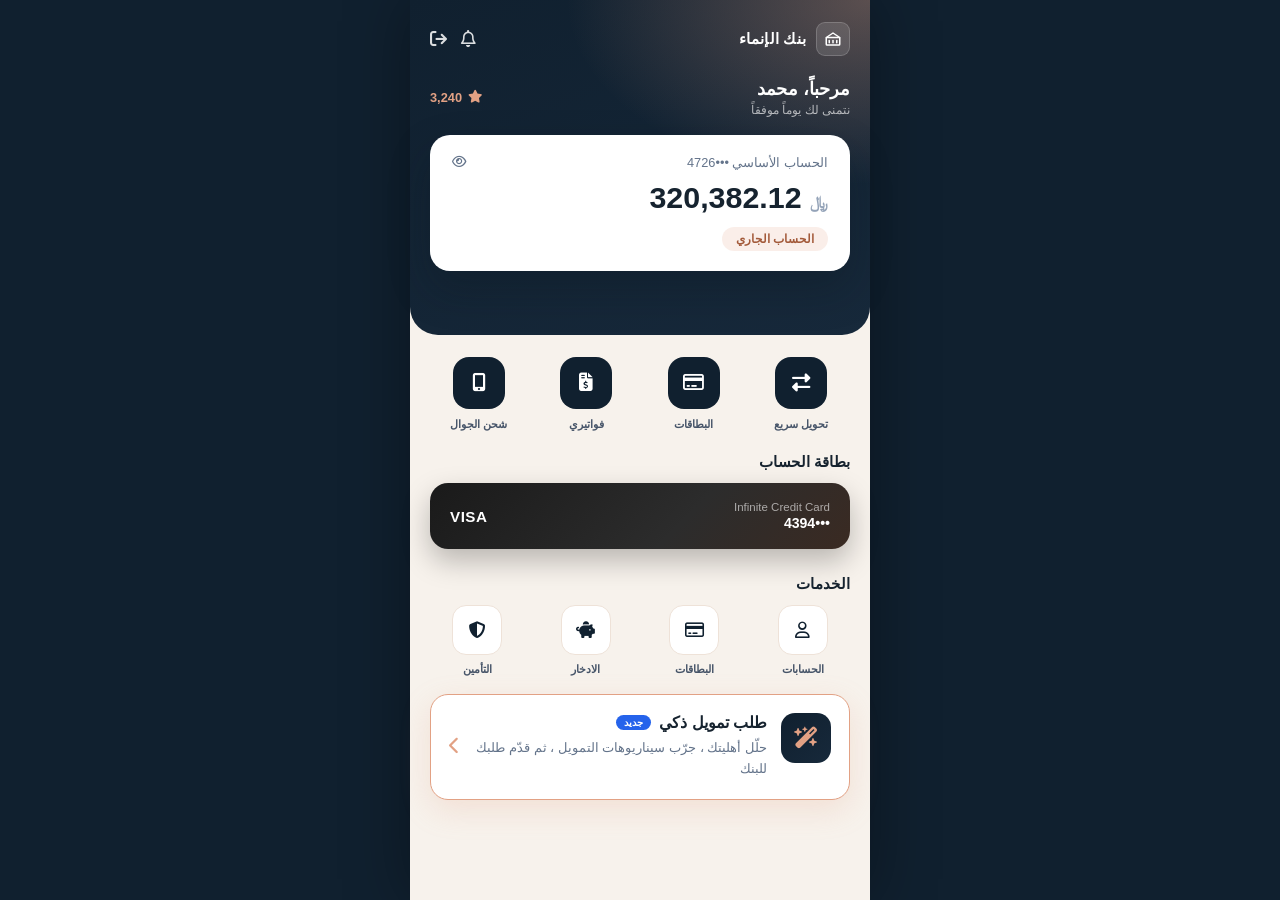
==== bank-home.html @ 15d950d6 "bank details" ====
<!DOCTYPE html>
<html dir="rtl" lang="ar">
<head>
  <meta charset="UTF-8" />
  <meta name="viewport" content="width=device-width, initial-scale=1.0" />
  <title>بنك الإنماء</title>
  <link rel="stylesheet" href="css/base.css" />
  <link rel="stylesheet" href="css/bank.css" />
  <link rel="stylesheet" href="https://cdnjs.cloudflare.com/ajax/libs/font-awesome/6.5.1/css/all.min.css" />
</head>
<body class="bank-page">

  <div class="bank-shell">

    <div class="bank-hero">
      <div class="bank-topbar">
        <div class="bank-logo-mark">
          <span class="bank-logo-icon">
            <svg viewBox="0 0 24 24" fill="none" stroke="currentColor" stroke-width="2" stroke-linecap="round" stroke-linejoin="round">
              <rect x="3" y="10" width="18" height="10" rx="1"></rect>
              <path d="M3 10 12 4l9 6"></path>
              <line x1="7" y1="14" x2="7" y2="17"></line>
              <line x1="12" y1="14" x2="12" y2="17"></line>
              <line x1="17" y1="14" x2="17" y2="17"></line>
            </svg>
          </span>
          <span class="bank-logo-text">بنك الإنماء</span>
        </div>
        <div class="bank-topbar-icons">
          <i class="fa-regular fa-bell"></i>
          <i class="fa-solid fa-arrow-right-from-bracket"></i>
        </div>
      </div>

      <div class="bank-greeting">
        <div>
          <div class="bank-greeting-name">مرحباً، محمد</div>
          <div class="bank-greeting-sub">نتمنى لك يوماً موفقاً</div>
        </div>
        <div class="bank-points">
          <i class="fa-solid fa-star"></i>
          <span id="bankPoints">3,240</span>
        </div>
      </div>

      <div class="bank-balance-card">
        <div class="bank-balance-head">
          <span>الحساب الأساسي •••4726</span>
          <i class="fa-regular fa-eye"></i>
        </div>
        <div class="bank-balance-amount">
          <small>﷼</small> <span id="bankBalance">320,382.12</span>
        </div>
        <span class="bank-current-pill">الحساب الجاري</span>
      </div>
    </div>

    <div class="bank-shortcuts">
      <div class="bank-shortcut">
        <div class="bank-shortcut-icon"><i class="fa-solid fa-right-left"></i></div>
        <span>تحويل سريع</span>
      </div>
      <div class="bank-shortcut">
        <div class="bank-shortcut-icon"><i class="fa-regular fa-credit-card"></i></div>
        <span>البطاقات</span>
      </div>
      <div class="bank-shortcut">
        <div class="bank-shortcut-icon"><i class="fa-solid fa-file-invoice-dollar"></i></div>
        <span>فواتيري</span>
      </div>
      <div class="bank-shortcut">
        <div class="bank-shortcut-icon"><i class="fa-solid fa-mobile-screen-button"></i></div>
        <span>شحن الجوال</span>
      </div>
    </div>

    <div class="bank-card-section">
      <p class="bank-section-title">بطاقة الحساب</p>
      <div class="bank-visual-card">
        <div class="bank-visual-card-info">
          Infinite Credit Card
          <b>•••4394</b>
        </div>
        <div class="bank-visual-card-brand">VISA</div>
      </div>
    </div>

    <div class="bank-services-section">
      <p class="bank-section-title">الخدمات</p>

      <div class="bank-services-grid">
        <div class="bank-service-tile">
          <div class="bank-service-icon"><i class="fa-regular fa-user"></i></div>
          <span>الحسابات</span>
        </div>
        <div class="bank-service-tile">
          <div class="bank-service-icon"><i class="fa-regular fa-credit-card"></i></div>
          <span>البطاقات</span>
        </div>
        <div class="bank-service-tile">
          <div class="bank-service-icon"><i class="fa-solid fa-piggy-bank"></i></div>
          <span>الادخار</span>
        </div>
        <div class="bank-service-tile">
          <div class="bank-service-icon"><i class="fa-solid fa-shield-halved"></i></div>
          <span>التأمين</span>
        </div>
      </div>

      <div class="bank-smart-finance-card" id="smartFinanceCard">
        <div class="bank-smart-finance-icon"><i class="fa-solid fa-wand-magic-sparkles"></i></div>
        <div class="bank-smart-finance-body">
          <div class="bank-smart-finance-title">
            طلب تمويل ذكي
            <span class="bank-smart-finance-badge-new">جديد</span>
          </div>
          <p class="bank-smart-finance-desc" id="smartFinanceDesc">
            حلّل أهليتك ، جرّب سيناريوهات التمويل ، ثم قدّم طلبك للبنك
          </p>
        </div>
        <i class="fa-solid fa-chevron-left bank-smart-finance-arrow"></i>
      </div>
    </div>
  </div>

  <!-- نافذة الموافقة -->
  <div class="bank-modal-overlay" id="consentOverlay">
    <div class="bank-sheet bank-sheet-wrap">
      <button class="bank-sheet-close" id="closeConsentBtn" aria-label="إغلاق">
        <i class="fa-solid fa-xmark"></i>
      </button>
      <div class="bank-sheet-handle"></div>
      <div class="bank-sheet-icon"><i class="fa-solid fa-wand-magic-sparkles"></i></div>
      <h3 class="bank-sheet-title">طلب تمويل ذكي</h3>
      <p class="bank-sheet-text">
        يوفر بنك الإنماء خدمة تحليل أهلية التمويل عبر منصة "قرارك" ، حيث يمكنك تجربة سيناريوهات تمويل مختلفة
        ومعرفة القسط الشهري المناسب لك قبل تقديم طلبك رسمياً
      </p>
      <button class="bank-sheet-btn" id="startFinanceBtn">ابدأ طلب التمويل</button>
      <p class="bank-sheet-consent">
        بموافقتك على المتابعة سيتم مشاركة بياناتك الأساسيةالموثقة مع منصة "قرارك" لتحليل أهلية التمويل
        ومحاكاة السيناريوهات المالية ، مع الحفاظ على سرية بياناتك واستخدامها لغرض دراسةالطلب فقط
      </p>
    </div>
  </div>

  <script src="bank.js"></script>
</body>
</html>
---- css/base.css ----
:root {
  --primary-color:     #2563EB;
  --secondary-color:   #14B8A6;
  --background-color:  #F8FAFC;
  --text-color:        #0F172A;

  --primary-pale:  rgba(37, 99, 235, 0.22);
  --secondary-pale: rgba(20, 184, 166, 0.22);
  --primary-glow:  rgba(37, 99, 235, 0.35);
}

*, *::before, *::after {
  margin: 0;
  padding: 0;
  box-sizing: border-box;
}

html {
  font-size: 16px;
  scroll-behavior: smooth;
}

body {
  font-family: 'Segoe UI', 'Tahoma', Arial, sans-serif;
  background-color: var(--background-color);
  color: var(--text-color);
  min-height: 100vh;
  overflow-x: hidden;
  position: relative;
}

#gaugeDTI,
#gaugeMonthly,
#chartRemaining,
#sbMonthly,
#sbRate,
#sbTotalProfit {
  font-family: Arial, sans-serif !important;
  font-variant-numeric: lining-nums !important;
}
---- css/bank.css ----
/*
  bank.css
  يغطي: الصفحة الرئيسية لبنك الإنماء (B2B demo)، شارات "موثق من البنك"،
  الحقول المقفلة القادمة من البنك، ونافذة/شاشة تقديم الطلب داخل لوحة التحكم.
  لا يغيّر أي ملف CSS موجود مسبقًا.
*/

:root {
  --bank-navy:      #10202f;
  --bank-navy-2:    #17293b;
  --bank-accent:    #e2a184;
  --bank-accent-2:  #d98f70;
  --bank-cream:     #f7f2ec;
  --bank-text-dark: #16232f;
}

/* ============ شارة "موثق من البنك" ============ */
.bank-badge {
  display: inline-flex;
  align-items: center;
  gap: 4px;
  font-size: 0.68rem;
  font-weight: 700;
  color: #7a4a30;
  background: rgba(226, 161, 132, 0.18);
  border: 1px solid rgba(217, 143, 112, 0.45);
  padding: 2px 9px;
  border-radius: 20px;
  margin-inline-start: 6px;
  white-space: nowrap;
}

.bank-badge::before {
  content: "✓";
  font-weight: 800;
}

/* ============ حقول مقفلة قادمة من البنك ============ */
.locked-field,
.sb-input.locked-field,
.field-input.locked-field {
  background: #eef1f4 !important;
  color: #64748b !important;
  border-color: #e2e8f0 !important;
  cursor: not-allowed;
  box-shadow: none !important;
}

.locked-field:focus { box-shadow: none !important; }

/* شريط علوي رفيع يربط بصريًا بين هوية البنك ومنصة قرارك */
.bank-bridge-bar {
  position: relative;
  z-index: 11;
  height: 5px;
  width: 100%;
  background: linear-gradient(90deg, var(--bank-navy) 0%, var(--bank-accent) 100%);
}

.bank-context-chip {
  display: inline-flex;
  align-items: center;
  gap: 8px;
  background: var(--bank-navy);
  color: #fff;
  font-size: 0.78rem;
  font-weight: 600;
  padding: 6px 14px;
  border-radius: 20px;
  margin-bottom: 14px;
}

.bank-context-chip .dot {
  width: 7px;
  height: 7px;
  border-radius: 50%;
  background: var(--bank-accent);
}

.bank-data-banner {
  background: #fbf7f3;
  border: 1px solid #f0e4da;
  border-radius: 14px;
  padding: 14px 16px;
  margin-bottom: 6px;
  display: flex;
  flex-direction: column;
  gap: 12px;
}

.bank-data-banner .bank-mini-title {
  font-size: 0.8rem;
  font-weight: 700;
  color: var(--bank-text-dark);
  display: flex;
  align-items: center;
  gap: 6px;
}

/* =====================================================
   صفحة بنك الإنماء (الرئيسية)
   ===================================================== */

.bank-page {
  min-height: 100vh;
  background: var(--bank-navy);
}

.bank-shell {
  max-width: 460px;
  margin: 0 auto;
  min-height: 100vh;
  background: var(--bank-cream);
  box-shadow: 0 0 60px rgba(0,0,0,0.35);
  position: relative;
}

.bank-hero {
  background:
    radial-gradient(120% 100% at 100% 0%, rgba(226,161,132,0.35) 0%, rgba(226,161,132,0) 55%),
    linear-gradient(160deg, var(--bank-navy) 0%, var(--bank-navy-2) 100%);
  padding: 22px 20px 64px;
  color: #fff;
  border-radius: 0 0 28px 28px;
}

.bank-topbar {
  display: flex;
  align-items: center;
  justify-content: space-between;
  margin-bottom: 22px;
}

.bank-logo-mark {
  display: flex;
  align-items: center;
  gap: 10px;
}

.bank-logo-icon {
  width: 34px;
  height: 34px;
  border-radius: 9px;
  background: rgba(255,255,255,0.12);
  display: flex;
  align-items: center;
  justify-content: center;
  border: 1px solid rgba(255,255,255,0.18);
}

.bank-logo-icon svg { width: 18px; height: 18px; }

.bank-logo-text {
  font-size: 0.95rem;
  font-weight: 800;
  letter-spacing: 0.2px;
}

.bank-topbar-icons {
  display: flex;
  align-items: center;
  gap: 14px;
  color: rgba(255,255,255,0.85);
  font-size: 1.05rem;
}

.bank-greeting {
  display: flex;
  align-items: center;
  justify-content: space-between;
  margin-bottom: 18px;
}

.bank-greeting-name {
  font-size: 1.15rem;
  font-weight: 700;
}

.bank-greeting-sub {
  font-size: 0.78rem;
  color: rgba(255,255,255,0.65);
  margin-top: 2px;
}

.bank-points {
  display: flex;
  align-items: center;
  gap: 6px;
  font-size: 0.8rem;
  color: var(--bank-accent);
  font-weight: 700;
}

.bank-balance-card {
  background: #ffffff;
  border-radius: 20px;
  padding: 20px 22px;
  box-shadow: 0 18px 40px rgba(10, 20, 30, 0.28);
}

.bank-balance-head {
  display: flex;
  align-items: center;
  justify-content: space-between;
  font-size: 0.8rem;
  color: #64748b;
  margin-bottom: 10px;
}

.bank-balance-amount {
  font-size: 1.9rem;
  font-weight: 800;
  color: var(--bank-text-dark);
  direction: ltr;
  text-align: right;
  margin-bottom: 12px;
}

.bank-balance-amount small {
  font-size: 1rem;
  font-weight: 600;
  color: #94a3b8;
}

.bank-current-pill {
  display: inline-block;
  background: rgba(226, 161, 132, 0.18);
  color: #a35a3a;
  font-size: 0.72rem;
  font-weight: 700;
  padding: 5px 14px;
  border-radius: 20px;
}

/* اختصارات بنكية مبسطة */
.bank-shortcuts {
  display: grid;
  grid-template-columns: repeat(4, 1fr);
  gap: 10px;
  padding: 22px 20px 0;
}

.bank-shortcut {
  display: flex;
  flex-direction: column;
  align-items: center;
  gap: 8px;
  text-align: center;
}

.bank-shortcut-icon {
  width: 52px;
  height: 52px;
  border-radius: 16px;
  background: var(--bank-navy);
  color: #fff;
  display: flex;
  align-items: center;
  justify-content: center;
  font-size: 1.15rem;
}

.bank-shortcut span {
  font-size: 0.68rem;
  color: #475569;
  font-weight: 600;
  line-height: 1.3;
}

/* بطاقة الحساب المرئية */
.bank-card-section {
  padding: 22px 20px 0;
}

.bank-section-title {
  font-size: 0.95rem;
  font-weight: 800;
  color: var(--bank-text-dark);
  margin-bottom: 12px;
}

.bank-visual-card {
  background: linear-gradient(135deg, #1a1a1a 0%, #2c2c2c 60%, #3a2a22 100%);
  border-radius: 18px;
  padding: 18px 20px;
  color: #fff;
  display: flex;
  align-items: center;
  justify-content: space-between;
  box-shadow: 0 12px 28px rgba(0,0,0,0.25);
}

.bank-visual-card-info {
  font-size: 0.72rem;
  color: rgba(255,255,255,0.6);
}

.bank-visual-card-info b {
  display: block;
  font-size: 0.88rem;
  color: #fff;
  margin-top: 2px;
}

.bank-visual-card-brand {
  font-weight: 800;
  font-size: 0.95rem;
  letter-spacing: 0.5px;
}

/* قسم الخدمات */
.bank-services-section {
  padding: 26px 20px 30px;
}

.bank-services-grid {
  display: grid;
  grid-template-columns: repeat(4, 1fr);
  gap: 14px;
  margin-bottom: 18px;
}

.bank-service-tile {
  display: flex;
  flex-direction: column;
  align-items: center;
  gap: 8px;
  text-align: center;
}

.bank-service-icon {
  width: 50px;
  height: 50px;
  border-radius: 14px;
  background: #ffffff;
  border: 1px solid #eee2d8;
  display: flex;
  align-items: center;
  justify-content: center;
  color: var(--bank-navy);
  font-size: 1.05rem;
}

.bank-service-tile span {
  font-size: 0.68rem;
  font-weight: 600;
  color: #475569;
}

/* بطاقة الخدمة المميزة: طلب تمويل ذكي */
.bank-smart-finance-card {
  position: relative;
  background: #ffffff;
  border-radius: 18px;
  padding: 18px 18px 20px;
  border: 1.5px solid var(--bank-accent);
  box-shadow: 0 10px 30px rgba(226, 161, 132, 0.22);
  cursor: pointer;
  display: flex;
  gap: 14px;
  align-items: flex-start;
  transition: transform 0.2s ease, box-shadow 0.2s ease;
}

.bank-smart-finance-card:hover {
  transform: translateY(-2px);
  box-shadow: 0 14px 36px rgba(226, 161, 132, 0.3);
}

.bank-smart-finance-card.is-pending { cursor: default; }
.bank-smart-finance-card.is-pending:hover { transform: none; }

.bank-smart-finance-icon {
  flex-shrink: 0;
  width: 50px;
  height: 50px;
  border-radius: 14px;
  background: linear-gradient(135deg, var(--bank-navy), var(--bank-navy-2));
  display: flex;
  align-items: center;
  justify-content: center;
  color: var(--bank-accent);
  font-size: 1.35rem;
}

.bank-smart-finance-body { flex: 1; }

.bank-smart-finance-title {
  font-size: 0.98rem;
  font-weight: 800;
  color: var(--bank-text-dark);
  display: flex;
  align-items: center;
  gap: 8px;
  margin-bottom: 5px;
}

.bank-smart-finance-badge-new {
  font-size: 0.62rem;
  font-weight: 800;
  color: #fff;
  background: var(--primary-color, #2563EB);
  padding: 2px 8px;
  border-radius: 10px;
}

.bank-smart-finance-desc {
  font-size: 0.82rem;
  color: #64748b;
  line-height: 1.6;
}

.bank-smart-finance-status {
  display: inline-flex;
  align-items: center;
  gap: 6px;
  font-size: 0.78rem;
  font-weight: 700;
  color: #b45309;
  background: #fff7ed;
  border: 1px solid #fed7aa;
  padding: 4px 12px;
  border-radius: 20px;
  margin-top: 8px;
}

.bank-smart-finance-arrow {
  color: var(--bank-accent);
  font-size: 1.1rem;
  align-self: center;
}

/* ============ نافذة الموافقة (Bottom Sheet) ============ */
.bank-modal-overlay {
  position: fixed;
  inset: 0;
  background: rgba(10, 16, 24, 0.55);
  display: none;
  align-items: flex-end;
  justify-content: center;
  z-index: 100;
  animation: bankFadeIn 0.2s ease;
}

.bank-modal-overlay.is-open { display: flex; }

@keyframes bankFadeIn { from { opacity: 0; } to { opacity: 1; } }

.bank-sheet {
  width: 100%;
  max-width: 460px;
  background: #fff;
  border-radius: 24px 24px 0 0;
  padding: 26px 24px 30px;
  animation: bankSheetUp 0.32s cubic-bezier(0.22, 1, 0.36, 1);
}

@keyframes bankSheetUp {
  from { transform: translateY(30px); opacity: 0; }
  to   { transform: translateY(0);    opacity: 1; }
}

.bank-sheet-handle {
  width: 40px;
  height: 4px;
  background: #e2e8f0;
  border-radius: 4px;
  margin: 0 auto 18px;
}

.bank-sheet-icon {
  width: 54px;
  height: 54px;
  border-radius: 16px;
  background: linear-gradient(135deg, var(--bank-navy), var(--bank-navy-2));
  color: var(--bank-accent);
  display: flex;
  align-items: center;
  justify-content: center;
  font-size: 1.5rem;
  margin-bottom: 14px;
}

.bank-sheet-title {
  font-size: 1.15rem;
  font-weight: 800;
  color: var(--bank-text-dark);
  margin-bottom: 8px;
}

.bank-sheet-text {
  font-size: 0.9rem;
  color: #475569;
  line-height: 1.8;
  margin-bottom: 20px;
}

.bank-sheet-btn {
  width: 100%;
  padding: 15px 20px;
  background: var(--bank-navy);
  color: #fff;
  font-size: 1rem;
  font-weight: 700;
  border: none;
  border-radius: 12px;
  cursor: pointer;
  font-family: inherit;
  transition: background 0.2s ease, transform 0.2s ease;
}

.bank-sheet-btn:hover { background: var(--bank-navy-2); transform: translateY(-1px); }

.bank-sheet-consent {
  font-size: 0.74rem;
  color: #94a3b8;
  line-height: 1.7;
  margin-top: 14px;
  text-align: center;
}

.bank-sheet-close {
  position: absolute;
  top: 18px;
  left: 18px;
  width: 30px;
  height: 30px;
  border-radius: 50%;
  background: #f1f5f9;
  border: none;
  color: #64748b;
  font-size: 1rem;
  cursor: pointer;
  display: flex;
  align-items: center;
  justify-content: center;
}

.bank-sheet-wrap { position: relative; }

/* =====================================================
   لوحة التحكم: قسم تقديم الطلب للبنك
   ===================================================== */

.bank-submit-card {
  border: 1.5px solid var(--bank-accent);
}

.bank-submit-btn {
  width: 100%;
  padding: 15px 24px;
  background: var(--bank-navy);
  color: #fff;
  font-size: 1rem;
  font-weight: 700;
  border: none;
  border-radius: 12px;
  cursor: pointer;
  font-family: inherit;
  transition: background 0.2s ease, transform 0.2s ease, opacity 0.2s ease;
}

.bank-submit-btn:hover:not(:disabled) {
  background: var(--bank-navy-2);
  transform: translateY(-1px);
}

.bank-submit-btn:disabled {
  background: #cbd5e1;
  color: #94a3b8;
  cursor: not-allowed;
}

.bank-submit-hint {
  font-size: 0.78rem;
  color: #94a3b8;
  line-height: 1.6;
  margin-top: 10px;
  text-align: center;
}

.bank-submit-hint.is-eligible {
  color: #16a34a;
  font-weight: 600;
}

/* نافذة التأكيد */
.bank-confirm-overlay {
  position: fixed;
  inset: 0;
  background: rgba(10, 16, 24, 0.55);
  display: none;
  align-items: center;
  justify-content: center;
  z-index: 100;
  padding: 20px;
}

.bank-confirm-overlay.is-open { display: flex; }

.bank-confirm-box {
  background: #fff;
  border-radius: 18px;
  padding: 28px 26px;
  max-width: 400px;
  width: 100%;
  box-shadow: 0 20px 50px rgba(0,0,0,0.25);
  animation: bankSheetUp 0.25s cubic-bezier(0.22, 1, 0.36, 1);
}

.bank-confirm-title {
  font-size: 1.1rem;
  font-weight: 800;
  color: var(--bank-text-dark);
  margin-bottom: 10px;
}

.bank-confirm-text {
  font-size: 0.88rem;
  color: #475569;
  line-height: 1.8;
  margin-bottom: 22px;
}

.bank-confirm-actions {
  display: flex;
  gap: 10px;
}

.bank-confirm-actions button {
  flex: 1;
  padding: 12px 16px;
  border-radius: 10px;
  font-size: 0.92rem;
  font-weight: 700;
  cursor: pointer;
  font-family: inherit;
  border: none;
  transition: opacity 0.2s ease, transform 0.2s ease;
}

.bank-confirm-cancel {
  background: #f1f5f9;
  color: #475569;
}

.bank-confirm-cancel:hover { background: #e2e8f0; }

.bank-confirm-ok {
  background: var(--bank-navy);
  color: #fff;
}

.bank-confirm-ok:hover { background: var(--bank-navy-2); }

/* شاشة إرسال الطلب (تحميل + نجاح) */
.bank-process-overlay {
  position: fixed;
  inset: 0;
  background: var(--background-color, #F8FAFC);
  display: none;
  align-items: center;
  justify-content: center;
  z-index: 200;
  padding: 20px;
}

.bank-process-overlay.is-open { display: flex; }

.bank-process-panel {
  text-align: center;
  max-width: 420px;
}

.bank-process-panel .loading-spinner { margin: 0 auto 26px; }

.bank-success-check {
  width: 78px;
  height: 78px;
  border-radius: 50%;
  background: #dcfce7;
  color: #16a34a;
  font-size: 2.2rem;
  font-weight: 800;
  display: flex;
  align-items: center;
  justify-content: center;
  margin: 0 auto 22px;
  animation: bankPopIn 0.4s cubic-bezier(0.22, 1, 0.36, 1);
}

@keyframes bankPopIn {
  0%   { transform: scale(0.5); opacity: 0; }
  70%  { transform: scale(1.08); opacity: 1; }
  100% { transform: scale(1); }
}

.bank-success-title {
  font-size: 1.25rem;
  font-weight: 800;
  color: var(--text-color, #0F172A);
  margin-bottom: 10px;
}

.bank-success-text {
  font-size: 0.92rem;
  color: #64748b;
  line-height: 1.8;
  margin-bottom: 26px;
}

/* ============ Responsive ============ */
@media (max-width: 480px) {
  .bank-hero { padding: 18px 16px 54px; }
  .bank-balance-amount { font-size: 1.6rem; }
  .bank-services-grid { grid-template-columns: repeat(4, 1fr); gap: 10px; }
  .bank-shortcuts { padding: 18px 16px 0; }
  .bank-card-section, .bank-services-section { padding-inline: 16px; }
}
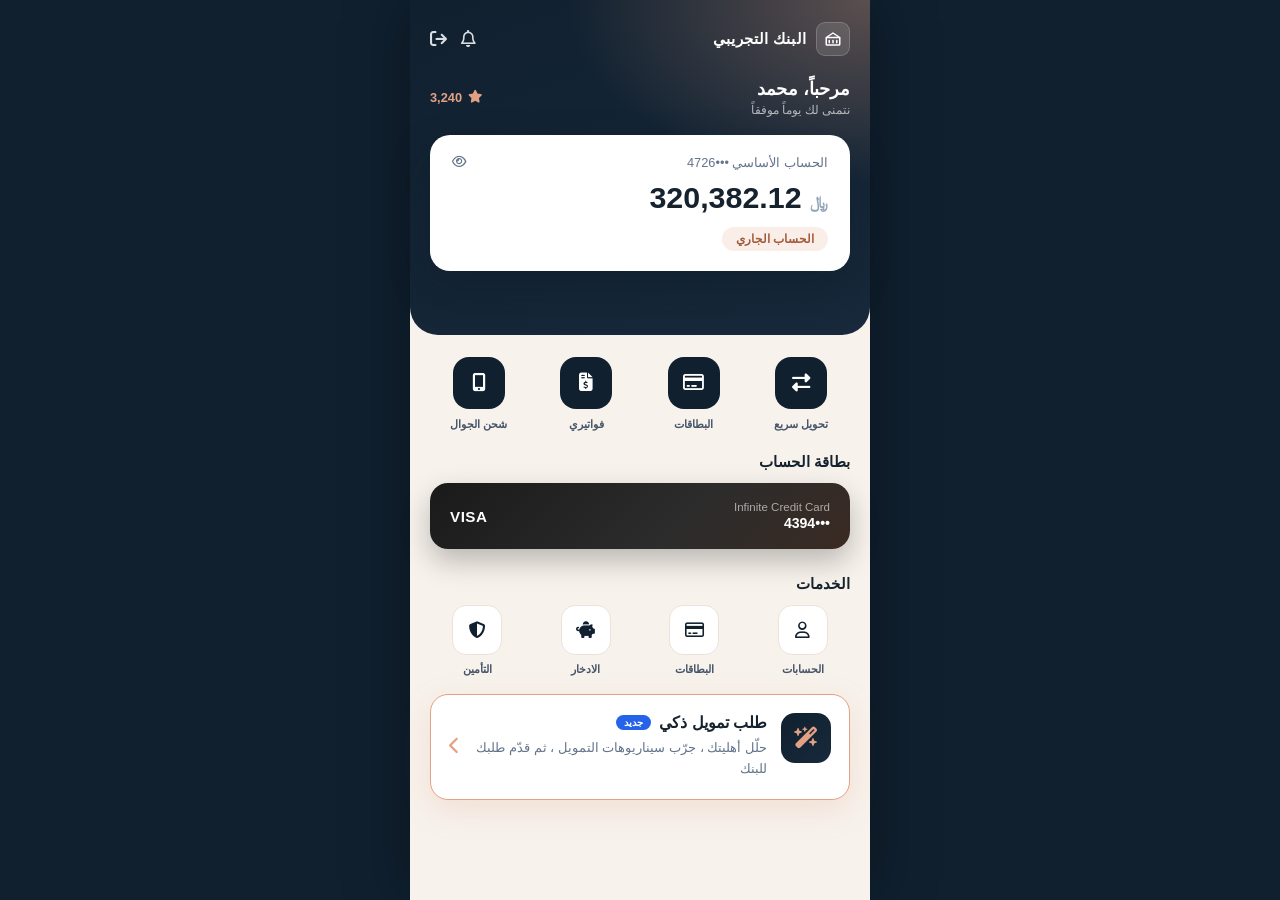
==== commit 5f8f6c00: "edit bank name" ====
--- a/bank-home.html
+++ b/bank-home.html
@@ -3,7 +3,7 @@
 <head>
   <meta charset="UTF-8" />
   <meta name="viewport" content="width=device-width, initial-scale=1.0" />
-  <title>بنك الإنماء</title>
+  <title>البنك</title>
   <link rel="stylesheet" href="css/base.css" />
   <link rel="stylesheet" href="css/bank.css" />
   <link rel="stylesheet" href="https://cdnjs.cloudflare.com/ajax/libs/font-awesome/6.5.1/css/all.min.css" />
@@ -24,7 +24,7 @@
               <line x1="17" y1="14" x2="17" y2="17"></line>
             </svg>
           </span>
-          <span class="bank-logo-text">بنك الإنماء</span>
+          <span class="bank-logo-text">البنك التجريبي </span>
         </div>
         <div class="bank-topbar-icons">
           <i class="fa-regular fa-bell"></i>
--- a/css/bank.css
+++ b/css/bank.css
@@ -1,11 +1,5 @@
-/*
-  bank.css
-  يغطي: الصفحة الرئيسية لبنك الإنماء (B2B demo)، شارات "موثق من البنك"،
-  الحقول المقفلة القادمة من البنك، ونافذة/شاشة تقديم الطلب داخل لوحة التحكم.
-  لا يغيّر أي ملف CSS موجود مسبقًا.
-*/
-
-:root {
+
+ :root {
   --bank-navy:      #10202f;
   --bank-navy-2:    #17293b;
   --bank-accent:    #e2a184;
@@ -14,7 +8,7 @@
   --bank-text-dark: #16232f;
 }
 
-/* ============ شارة "موثق من البنك" ============ */
+/*  "موثق من البنك"  */
 .bank-badge {
   display: inline-flex;
   align-items: center;
@@ -35,7 +29,7 @@
   font-weight: 800;
 }
 
-/* ============ حقول مقفلة قادمة من البنك ============ */
+/*  حقول مقفلة من البنك */
 .locked-field,
 .sb-input.locked-field,
 .field-input.locked-field {
@@ -48,7 +42,7 @@
 
 .locked-field:focus { box-shadow: none !important; }
 
-/* شريط علوي رفيع يربط بصريًا بين هوية البنك ومنصة قرارك */
+
 .bank-bridge-bar {
   position: relative;
   z-index: 11;
@@ -96,10 +90,6 @@
   align-items: center;
   gap: 6px;
 }
-
-/* =====================================================
-   صفحة بنك الإنماء (الرئيسية)
-   ===================================================== */
 
 .bank-page {
   min-height: 100vh;
@@ -232,7 +222,7 @@
   border-radius: 20px;
 }
 
-/* اختصارات بنكية مبسطة */
+
 .bank-shortcuts {
   display: grid;
   grid-template-columns: repeat(4, 1fr);
@@ -267,7 +257,7 @@
   line-height: 1.3;
 }
 
-/* بطاقة الحساب المرئية */
+
 .bank-card-section {
   padding: 22px 20px 0;
 }
@@ -308,7 +298,7 @@
   letter-spacing: 0.5px;
 }
 
-/* قسم الخدمات */
+
 .bank-services-section {
   padding: 26px 20px 30px;
 }
@@ -347,7 +337,7 @@
   color: #475569;
 }
 
-/* بطاقة الخدمة المميزة: طلب تمويل ذكي */
+/* طلب تمويل ذكي */
 .bank-smart-finance-card {
   position: relative;
   background: #ffffff;
@@ -430,7 +420,6 @@
   align-self: center;
 }
 
-/* ============ نافذة الموافقة (Bottom Sheet) ============ */
 .bank-modal-overlay {
   position: fixed;
   inset: 0;
@@ -538,9 +527,6 @@
 
 .bank-sheet-wrap { position: relative; }
 
-/* =====================================================
-   لوحة التحكم: قسم تقديم الطلب للبنك
-   ===================================================== */
 
 .bank-submit-card {
   border: 1.5px solid var(--bank-accent);
@@ -584,7 +570,6 @@
   font-weight: 600;
 }
 
-/* نافذة التأكيد */
 .bank-confirm-overlay {
   position: fixed;
   inset: 0;
@@ -653,7 +638,6 @@
 
 .bank-confirm-ok:hover { background: var(--bank-navy-2); }
 
-/* شاشة إرسال الطلب (تحميل + نجاح) */
 .bank-process-overlay {
   position: fixed;
   inset: 0;
@@ -709,11 +693,3 @@
   margin-bottom: 26px;
 }
 
-/* ============ Responsive ============ */
-@media (max-width: 480px) {
-  .bank-hero { padding: 18px 16px 54px; }
-  .bank-balance-amount { font-size: 1.6rem; }
-  .bank-services-grid { grid-template-columns: repeat(4, 1fr); gap: 10px; }
-  .bank-shortcuts { padding: 18px 16px 0; }
-  .bank-card-section, .bank-services-section { padding-inline: 16px; }
-}
